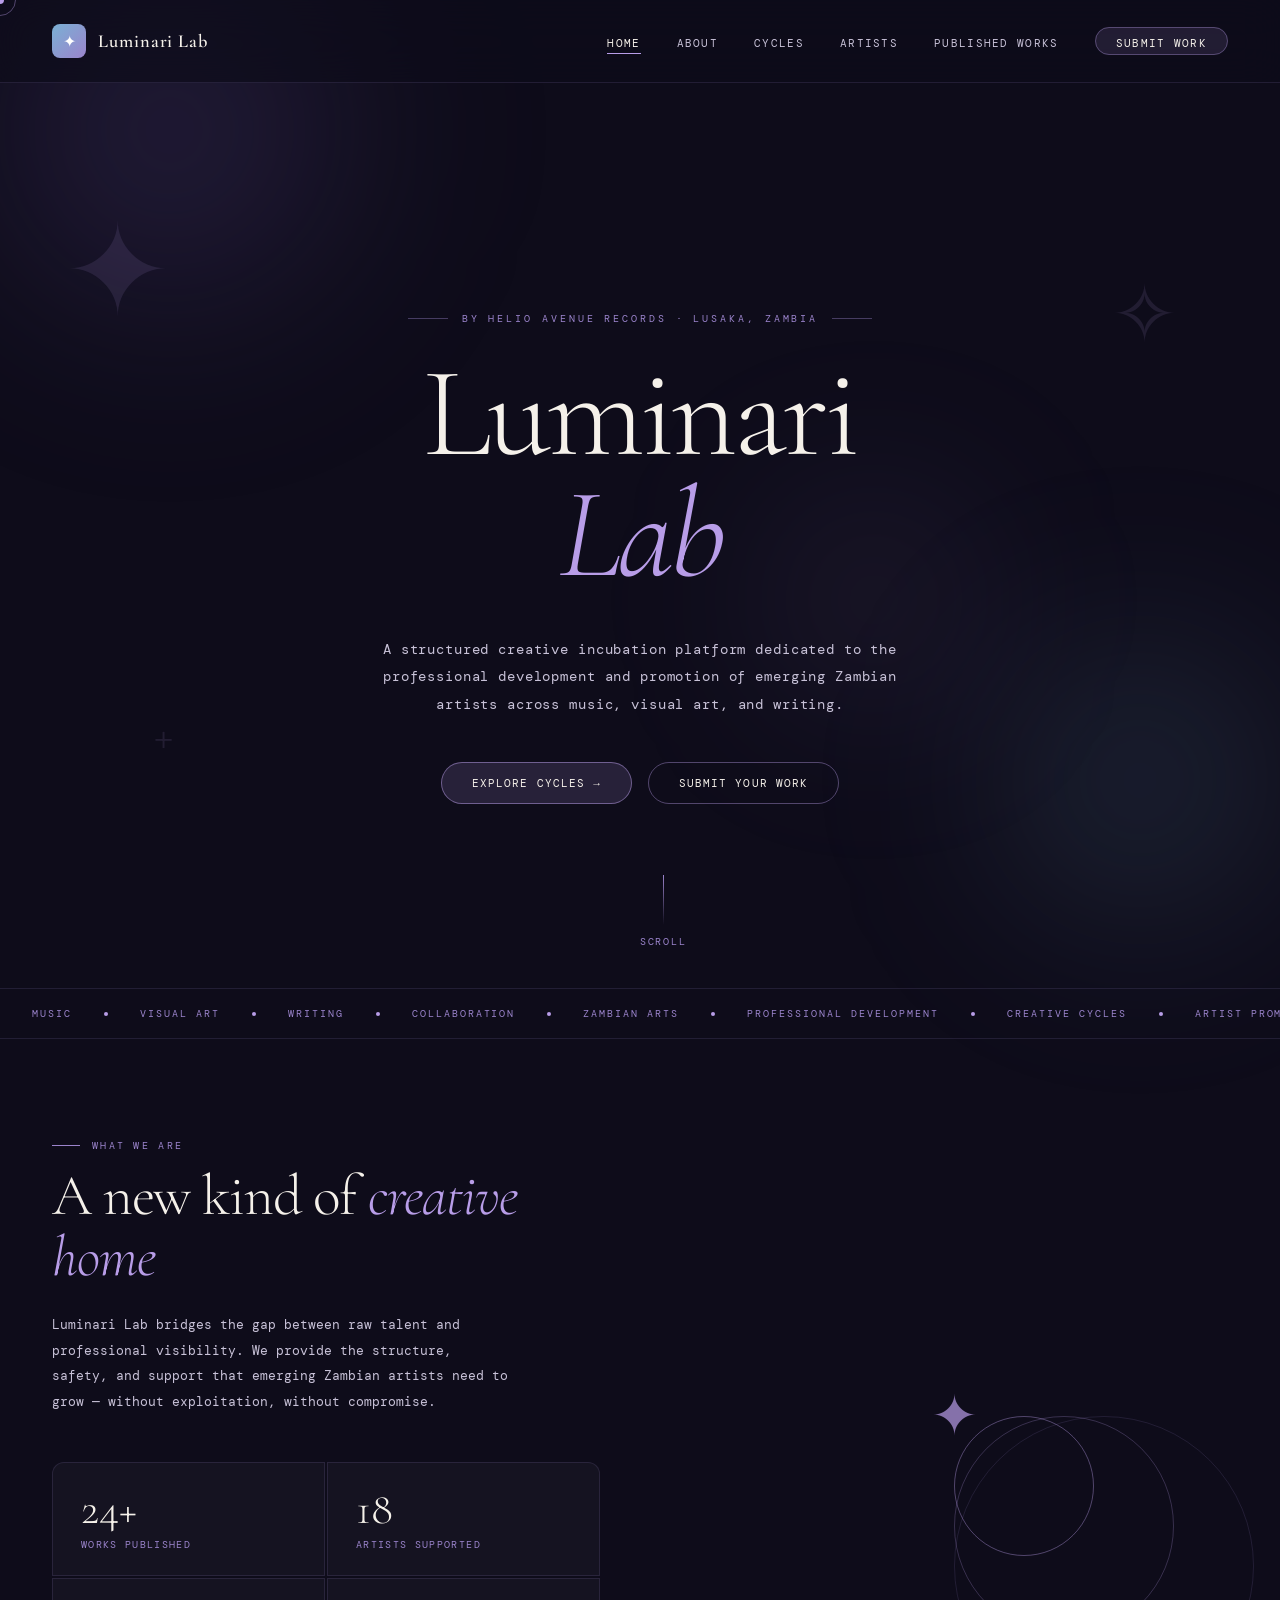
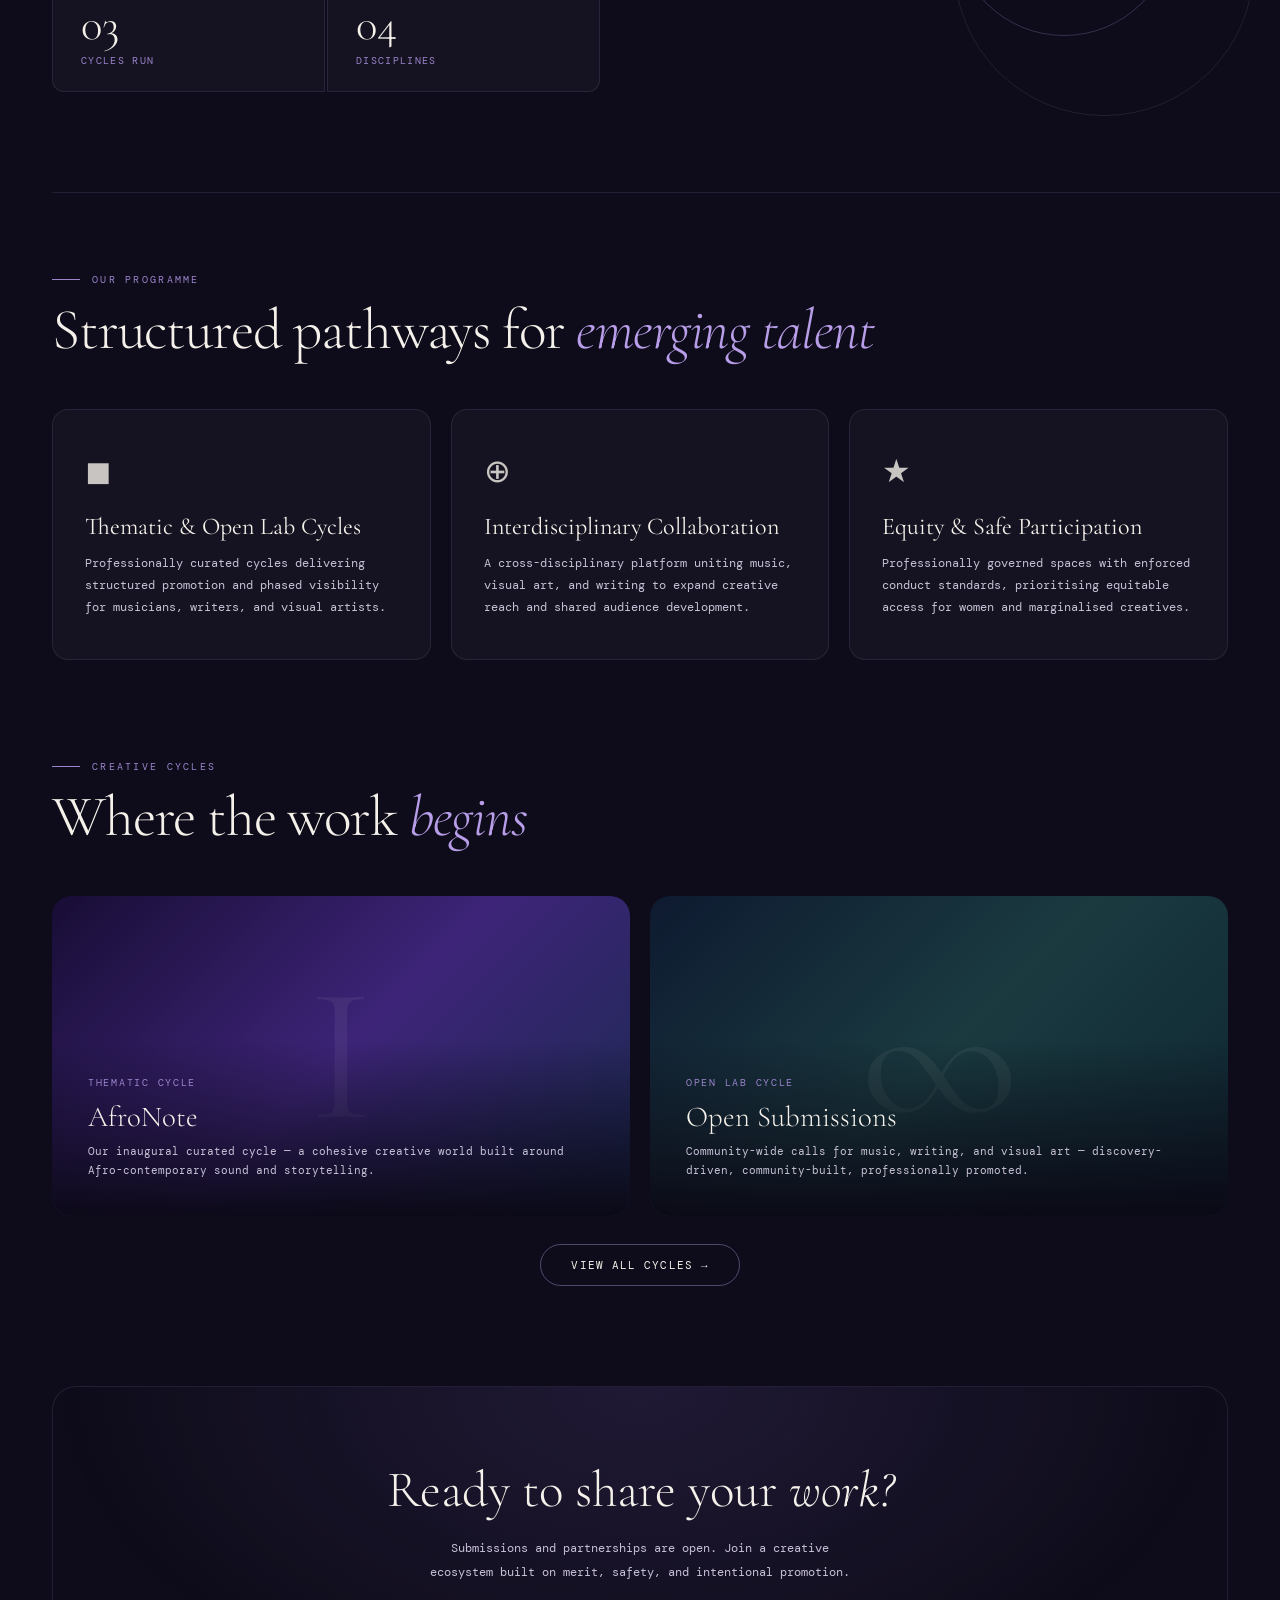
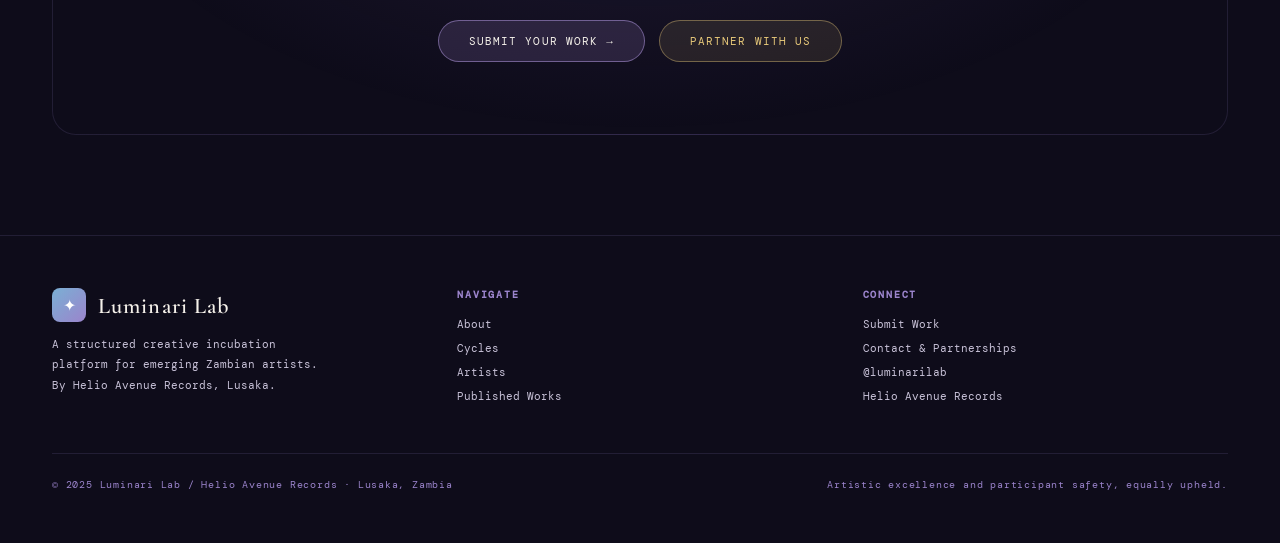
==== index.html @ b6aef5d0 "Add files via upload" ====
<!DOCTYPE html>
<html lang="en">
<head>
<meta charset="UTF-8"><meta name="viewport" content="width=device-width, initial-scale=1.0">
<title>Luminari Lab — Home</title>
<link rel="stylesheet" href="shared.css">
<style>
/* HERO */
.hero {
  min-height: 100vh; display: flex; flex-direction: column;
  align-items: center; justify-content: center;
  text-align: center; padding: 120px 52px 80px;
  position: relative;
}
.hero-eyebrow {
  font-size: 0.65rem; letter-spacing: 0.28em; text-transform: uppercase;
  color: var(--lavender); margin-bottom: 28px;
  display: flex; align-items: center; gap: 14px;
  animation: fadeUp 0.8s 0.2s cubic-bezier(0.23,1,0.32,1) both;
}
.hero-eyebrow::before, .hero-eyebrow::after { content:''; width:40px; height:1px; background:rgba(155,132,204,0.4); }
.hero-title {
  font-family: 'Cormorant Garamond', serif;
  font-size: clamp(4rem, 10vw, 9rem);
  font-weight: 300; line-height: 0.95; letter-spacing: -0.03em;
  margin-bottom: 12px;
  animation: fadeUp 0.9s 0.35s cubic-bezier(0.23,1,0.32,1) both;
}
.hero-title em { font-style: italic; color: var(--glow); display: block; }
.hero-sub {
  font-size: clamp(0.75rem, 1.2vw, 0.9rem); color: var(--mist);
  letter-spacing: 0.06em; line-height: 1.9; max-width: 540px;
  margin: 28px auto 44px;
  animation: fadeUp 0.9s 0.5s cubic-bezier(0.23,1,0.32,1) both;
}
.hero-actions {
  display: flex; gap: 16px; justify-content: center; flex-wrap: wrap;
  animation: fadeUp 0.9s 0.65s cubic-bezier(0.23,1,0.32,1) both;
}
.hero-scroll {
  position: absolute; bottom: 40px; left: 50%; transform: translateX(-50%);
  display: flex; flex-direction: column; align-items: center; gap: 10px;
  font-size: 0.6rem; letter-spacing: 0.18em; text-transform: uppercase; color: var(--lavender);
  animation: fadeUp 1s 1s both;
}
.scroll-line {
  width: 1px; height: 50px;
  background: linear-gradient(to bottom, var(--lavender), transparent);
  animation: scrollPulse 2s ease-in-out infinite;
}
@keyframes scrollPulse { 0%,100%{opacity:0.3;transform:scaleY(0.6) translateY(-10px)} 50%{opacity:1;transform:scaleY(1) translateY(0)} }

/* Floating star decorations */
.hero-deco {
  position: absolute; pointer-events: none;
  font-family: 'Cormorant Garamond', serif;
  color: rgba(184,157,232,0.12);
  animation: floatDeco var(--fd) ease-in-out infinite alternate;
}
@keyframes floatDeco { to { transform: translateY(-20px) rotate(10deg); } }

/* MARQUEE */
.marquee-section {
  border-top: 1px solid var(--soft-border);
  border-bottom: 1px solid var(--soft-border);
  padding: 18px 0; overflow: hidden;
  position: relative; z-index: 5;
}
.marquee-track {
  display: flex; gap: 0; white-space: nowrap;
  animation: marquee 28s linear infinite;
}
.marquee-item {
  font-size: 0.62rem; letter-spacing: 0.2em; text-transform: uppercase;
  color: var(--lavender); padding: 0 32px;
  display: flex; align-items: center; gap: 32px;
}
.marquee-dot { width: 4px; height: 4px; border-radius: 50%; background: var(--glow); flex-shrink: 0; }
@keyframes marquee { to { transform: translateX(-50%); } }

/* ABOUT STRIP */
.about-strip {
  position: relative; z-index: 5;
  padding: 100px 52px;
  display: grid; grid-template-columns: 1fr 1fr; gap: 80px; align-items: center;
}
.about-strip-text p {
  font-size: 0.8rem; color: var(--mist); line-height: 2; margin-top: 24px; max-width: 460px;
}
.about-strip-visual {
  position: relative; height: 380px;
  display: flex; align-items: center; justify-content: center;
}
.ring-anim {
  position: absolute; border-radius: 50%; border: 1px solid;
  animation: ringPulse var(--rp) ease-in-out infinite;
}
@keyframes ringPulse {
  0%,100% { transform: translate(-50%,-50%) scale(1); opacity: var(--ro); }
  50%      { transform: translate(-50%,-50%) scale(1.05); opacity: calc(var(--ro)*0.5); }
}
.about-center-star {
  position: relative; z-index: 2;
  font-size: 3.5rem; color: var(--glow); opacity: 0.7;
  animation: starSpin 20s linear infinite;
}
@keyframes starSpin { to { transform: rotate(360deg); } }
.about-strip-stats {
  display: grid; grid-template-columns: 1fr 1fr; gap: 2px;
  margin-top: 48px;
}
.stat-box {
  background: var(--card-bg); border: 1px solid var(--soft-border);
  padding: 24px 28px;
}
.stat-box:first-child { border-radius: 12px 0 0 0; }
.stat-box:nth-child(2) { border-radius: 0 12px 0 0; }
.stat-box:nth-child(3) { border-radius: 0 0 0 12px; }
.stat-box:last-child { border-radius: 0 0 12px 0; }
.stat-n {
  font-family: 'Cormorant Garamond', serif;
  font-size: 2.8rem; font-weight: 300; color: var(--cream); line-height: 1;
}
.stat-l { font-size: 0.6rem; letter-spacing: 0.14em; text-transform: uppercase; color: var(--lavender); margin-top: 6px; }

/* PILLARS */
.pillars {
  position: relative; z-index: 5;
  padding: 0 52px 100px;
}
.pillars-grid { display: grid; grid-template-columns: repeat(3,1fr); gap: 20px; margin-top: 48px; }
.pillar-card {
  background: var(--card-bg); border: 1px solid var(--soft-border);
  border-radius: 16px; padding: 40px 32px;
  transition: all 0.35s cubic-bezier(0.23,1,0.32,1);
}
.pillar-card:hover { border-color: rgba(184,157,232,0.35); transform: translateY(-5px); box-shadow: 0 20px 50px rgba(107,82,163,0.15); }
.pillar-icon { font-size: 2rem; margin-bottom: 20px; opacity: 0.8; }
.pillar-title { font-family: 'Cormorant Garamond', serif; font-size: 1.5rem; font-weight: 400; margin-bottom: 12px; }
.pillar-desc { font-size: 0.72rem; color: var(--mist); line-height: 1.9; }

/* CYCLES PREVIEW */
.cycles-preview {
  position: relative; z-index: 5;
  padding: 0 52px 100px;
}
.cycles-grid { display: grid; grid-template-columns: 1fr 1fr; gap: 20px; margin-top: 48px; }
.cycle-card {
  border-radius: 20px; overflow: hidden; position: relative;
  height: 320px; cursor: pointer;
  transition: transform 0.35s cubic-bezier(0.23,1,0.32,1);
}
.cycle-card:hover { transform: scale(1.02); }
.cycle-card:hover .cycle-overlay { opacity: 1; }
.cycle-bg { position: absolute; inset: 0; }
.cycle-bg-thematic { background: linear-gradient(135deg, #180d35 0%, #3d2478 50%, #1a2a50 100%); }
.cycle-bg-open { background: linear-gradient(135deg, #0e1a30 0%, #1a3a40 50%, #0e2530 100%); }
.cycle-deco {
  position: absolute; inset: 0;
  display: flex; align-items: center; justify-content: center; overflow: hidden;
}
.cycle-overlay {
  position: absolute; inset: 0;
  background: rgba(107,82,163,0.25);
  opacity: 0; transition: opacity 0.3s;
}
.cycle-content {
  position: absolute; bottom: 0; left: 0; right: 0;
  padding: 36px;
  background: linear-gradient(to top, rgba(10,8,20,0.95) 0%, transparent 100%);
}
.cycle-tag { font-size: 0.6rem; letter-spacing: 0.18em; text-transform: uppercase; color: var(--lavender); margin-bottom: 10px; }
.cycle-name { font-family: 'Cormorant Garamond', serif; font-size: 1.8rem; font-weight: 300; margin-bottom: 8px; }
.cycle-desc { font-size: 0.7rem; color: var(--mist); line-height: 1.7; }

/* CTA BANNER */
.cta-banner {
  position: relative; z-index: 5;
  margin: 0 52px 0;
  border: 1px solid var(--soft-border);
  border-radius: 24px; padding: 72px 64px;
  text-align: center; overflow: hidden;
  background: radial-gradient(ellipse at 50% 0%, rgba(107,82,163,0.2) 0%, transparent 70%);
}
.cta-banner::before {
  content:''; position:absolute; top:-1px; left:20%; right:20%; height:1px;
  background: linear-gradient(to right, transparent, var(--glow), transparent);
}
.cta-banner h2 { font-family: 'Cormorant Garamond', serif; font-size: clamp(2rem,4vw,3.5rem); font-weight: 300; margin-bottom: 16px; }
.cta-banner p { font-size: 0.78rem; color: var(--mist); max-width: 440px; margin: 0 auto 36px; line-height: 1.9; }
.cta-actions { display: flex; gap: 14px; justify-content: center; flex-wrap: wrap; }

@media (max-width: 900px) {
  .hero { padding: 120px 24px 80px; }
  .about-strip { grid-template-columns: 1fr; padding: 60px 24px; gap: 48px; }
  .pillars { padding: 0 24px 60px; }
  .pillars-grid { grid-template-columns: 1fr; }
  .cycles-preview { padding: 0 24px 60px; }
  .cycles-grid { grid-template-columns: 1fr; }
  .cta-banner { margin: 0 24px; padding: 48px 32px; }
}
</style>
</head>
<body>
<div class="cursor" id="cursor"></div>
<div class="cursor-ring" id="cursorRing"></div>
<div class="starfield" id="starfield"></div>
<div class="orb orb-1"></div><div class="orb orb-2"></div><div class="orb orb-3"></div>

<nav>
  <a href="index.html" class="nav-logo">
    <div class="logo-icon">✦</div>
    <span class="logo-text">Luminari Lab</span>
  </a>
  <ul class="nav-links">
    <li><a href="index.html" class="active">Home</a></li>
    <li><a href="about.html">About</a></li>
    <li><a href="cycles.html">Cycles</a></li>
    <li><a href="artists.html">Artists</a></li>
    <li><a href="works.html">Published Works</a></li>
    <li><a href="submit.html" class="nav-cta">Submit Work</a></li>
  </ul>
</nav>

<div class="page">
  <!-- HERO -->
  <section class="hero">
    <div class="hero-deco" style="font-size:8rem;top:12%;left:5%;--fd:7s;">✦</div>
    <div class="hero-deco" style="font-size:5rem;top:20%;right:8%;--fd:9s;animation-delay:2s;">✧</div>
    <div class="hero-deco" style="font-size:3rem;bottom:25%;left:12%;--fd:6s;animation-delay:1s;">+</div>

    <div class="hero-eyebrow">by Helio Avenue Records · Lusaka, Zambia</div>
    <h1 class="hero-title">
      Luminari<br><em>Lab</em>
    </h1>
    <p class="hero-sub">A structured creative incubation platform dedicated to the professional development and promotion of emerging Zambian artists across music, visual art, and writing.</p>
    <div class="hero-actions">
      <a href="cycles.html" class="btn btn-fill">Explore Cycles →</a>
      <a href="submit.html" class="btn btn-ghost">Submit Your Work</a>
    </div>
    <div class="hero-scroll">
      <div class="scroll-line"></div>
      Scroll
    </div>
  </section>

  <!-- MARQUEE -->
  <div class="marquee-section">
    <div class="marquee-track">
      <div class="marquee-item"><span>Music</span><div class="marquee-dot"></div><span>Visual Art</span><div class="marquee-dot"></div><span>Writing</span><div class="marquee-dot"></div><span>Collaboration</span><div class="marquee-dot"></div><span>Zambian Arts</span><div class="marquee-dot"></div><span>Professional Development</span><div class="marquee-dot"></div><span>Creative Cycles</span><div class="marquee-dot"></div><span>Artist Promotion</span><div class="marquee-dot"></div></div>
      <div class="marquee-item"><span>Music</span><div class="marquee-dot"></div><span>Visual Art</span><div class="marquee-dot"></div><span>Writing</span><div class="marquee-dot"></div><span>Collaboration</span><div class="marquee-dot"></div><span>Zambian Arts</span><div class="marquee-dot"></div><span>Professional Development</span><div class="marquee-dot"></div><span>Creative Cycles</span><div class="marquee-dot"></div><span>Artist Promotion</span><div class="marquee-dot"></div></div>
    </div>
  </div>

  <!-- ABOUT STRIP -->
  <section class="about-strip">
    <div class="about-strip-text">
      <div class="s-label">What We Are</div>
      <h2 class="s-title">A new kind of <em>creative home</em></h2>
      <p>Luminari Lab bridges the gap between raw talent and professional visibility. We provide the structure, safety, and support that emerging Zambian artists need to grow — without exploitation, without compromise.</p>
      <div class="about-strip-stats">
        <div class="stat-box"><div class="stat-n">24+</div><div class="stat-l">Works Published</div></div>
        <div class="stat-box"><div class="stat-n">18</div><div class="stat-l">Artists Supported</div></div>
        <div class="stat-box"><div class="stat-n">03</div><div class="stat-l">Cycles Run</div></div>
        <div class="stat-box"><div class="stat-n">04</div><div class="stat-l">Disciplines</div></div>
      </div>
    </div>
    <div class="about-strip-visual">
      <div class="ring-anim" style="width:300px;height:300px;border-color:rgba(155,132,204,0.15);top:50%;left:50%;--rp:6s;--ro:0.5;"></div>
      <div class="ring-anim" style="width:220px;height:220px;border-color:rgba(184,157,232,0.25);top:50%;left:50%;--rp:8s;--ro:0.7;animation-delay:1s;"></div>
      <div class="ring-anim" style="width:140px;height:140px;border-color:rgba(184,157,232,0.4);top:50%;left:50%;--rp:5s;--ro:0.9;animation-delay:0.5s;"></div>
      <div class="about-center-star">✦</div>
    </div>
  </section>

  <div class="divider" style="position:relative;z-index:5;margin:0 52px;"></div>

  <!-- PILLARS -->
  <section class="pillars" style="padding-top:80px;">
    <div class="s-label">Our Programme</div>
    <h2 class="s-title">Structured pathways for <em>emerging talent</em></h2>
    <div class="pillars-grid">
      <div class="pillar-card reveal">
        <div class="pillar-icon">◼</div>
        <div class="pillar-title">Thematic & Open Lab Cycles</div>
        <p class="pillar-desc">Professionally curated cycles delivering structured promotion and phased visibility for musicians, writers, and visual artists.</p>
      </div>
      <div class="pillar-card reveal">
        <div class="pillar-icon">⊕</div>
        <div class="pillar-title">Interdisciplinary Collaboration</div>
        <p class="pillar-desc">A cross-disciplinary platform uniting music, visual art, and writing to expand creative reach and shared audience development.</p>
      </div>
      <div class="pillar-card reveal">
        <div class="pillar-icon">★</div>
        <div class="pillar-title">Equity & Safe Participation</div>
        <p class="pillar-desc">Professionally governed spaces with enforced conduct standards, prioritising equitable access for women and marginalised creatives.</p>
      </div>
    </div>
  </section>

  <!-- CYCLES PREVIEW -->
  <section class="cycles-preview">
    <div class="s-label">Creative Cycles</div>
    <h2 class="s-title">Where the work <em>begins</em></h2>
    <div class="cycles-grid">
      <div class="cycle-card">
        <div class="cycle-bg cycle-bg-thematic"></div>
        <div class="cycle-deco">
          <div style="font-family:'Cormorant Garamond',serif;font-size:12rem;opacity:0.06;line-height:1;">I</div>
        </div>
        <div class="cycle-overlay"></div>
        <div class="cycle-content">
          <div class="cycle-tag">Thematic Cycle</div>
          <div class="cycle-name">AfroNote</div>
          <p class="cycle-desc">Our inaugural curated cycle — a cohesive creative world built around Afro-contemporary sound and storytelling.</p>
        </div>
      </div>
      <div class="cycle-card">
        <div class="cycle-bg cycle-bg-open"></div>
        <div class="cycle-deco">
          <div style="font-family:'Cormorant Garamond',serif;font-size:12rem;opacity:0.06;line-height:1;">∞</div>
        </div>
        <div class="cycle-overlay"></div>
        <div class="cycle-content">
          <div class="cycle-tag">Open Lab Cycle</div>
          <div class="cycle-name">Open Submissions</div>
          <p class="cycle-desc">Community-wide calls for music, writing, and visual art — discovery-driven, community-built, professionally promoted.</p>
        </div>
      </div>
    </div>
    <div style="margin-top:28px;display:flex;justify-content:center;">
      <a href="cycles.html" class="btn btn-ghost">View All Cycles →</a>
    </div>
  </section>

  <!-- CTA BANNER -->
  <div class="cta-banner">
    <h2>Ready to share your <em>work?</em></h2>
    <p>Submissions and partnerships are open. Join a creative ecosystem built on merit, safety, and intentional promotion.</p>
    <div class="cta-actions">
      <a href="submit.html" class="btn btn-fill">Submit Your Work →</a>
      <a href="contact.html" class="btn btn-accent">Partner With Us</a>
    </div>
  </div>

  <!-- FOOTER -->
  <footer>
    <div class="footer-brand">
      <div style="display:flex;align-items:center;gap:12px;">
        <div class="logo-icon">✦</div>
        <span class="logo-text">Luminari Lab</span>
      </div>
      <p>A structured creative incubation platform for emerging Zambian artists. By Helio Avenue Records, Lusaka.</p>
    </div>
    <div class="footer-col">
      <h4>Navigate</h4>
      <a href="about.html">About</a>
      <a href="cycles.html">Cycles</a>
      <a href="artists.html">Artists</a>
      <a href="works.html">Published Works</a>
    </div>
    <div class="footer-col">
      <h4>Connect</h4>
      <a href="submit.html">Submit Work</a>
      <a href="contact.html">Contact & Partnerships</a>
      <a href="#">@luminarilab</a>
      <a href="#">Helio Avenue Records</a>
    </div>
    <div class="footer-bottom">
      <span>© 2025 Luminari Lab / Helio Avenue Records · Lusaka, Zambia</span>
      <span>Artistic excellence and participant safety, equally upheld.</span>
    </div>
  </footer>
</div>

<script src="shared.js"></script>
</body>
</html>
---- shared.css ----
@import url('https://fonts.googleapis.com/css2?family=Cormorant+Garamond:ital,wght@0,300;0,400;0,600;1,300;1,400;1,600&family=DM+Mono:wght@300;400;500&display=swap');

:root {
  --ink: #0e0c1a;
  --ink2: #13101f;
  --cream: #f5f1ea;
  --mist: #c8c2d8;
  --violet: #6b52a3;
  --lavender: #9b84cc;
  --sky: #7ab0d4;
  --glow: #b89de8;
  --accent: #e8c97a;
  --soft-border: rgba(155,132,204,0.15);
  --card-bg: rgba(255,255,255,0.03);
}

*, *::before, *::after { margin: 0; padding: 0; box-sizing: border-box; }

html { scroll-behavior: smooth; }

body {
  background: var(--ink);
  color: var(--cream);
  font-family: 'DM Mono', monospace;
  min-height: 100vh;
  overflow-x: hidden;
  cursor: none;
}

/* Custom cursor */
.cursor {
  position: fixed;
  width: 8px; height: 8px;
  background: var(--glow);
  border-radius: 50%;
  pointer-events: none;
  z-index: 9999;
  transition: transform 0.15s, opacity 0.2s;
  transform: translate(-50%, -50%);
}
.cursor-ring {
  position: fixed;
  width: 32px; height: 32px;
  border: 1px solid rgba(184,157,232,0.4);
  border-radius: 50%;
  pointer-events: none;
  z-index: 9998;
  transition: transform 0.35s cubic-bezier(0.23,1,0.32,1), width 0.2s, height 0.2s;
  transform: translate(-50%, -50%);
}
body:hover .cursor { opacity: 1; }

/* Starfield */
.starfield {
  position: fixed; inset: 0;
  pointer-events: none; z-index: 0; overflow: hidden;
}
.star {
  position: absolute; border-radius: 50%; background: white;
  animation: twinkle var(--d) ease-in-out infinite alternate;
  opacity: 0;
}
@keyframes twinkle {
  0%  { opacity: 0; transform: scale(0.8); }
  100%{ opacity: var(--o); transform: scale(1.2); }
}

/* Gradient orbs */
.orb { position: fixed; border-radius: 50%; filter: blur(90px); pointer-events: none; z-index: 0; }
.orb-1 { width:500px;height:500px;background:radial-gradient(circle,rgba(107,82,163,0.3) 0%,transparent 70%);top:-120px;left:-80px;animation:drift1 20s ease-in-out infinite alternate; }
.orb-2 { width:400px;height:400px;background:radial-gradient(circle,rgba(122,176,212,0.2) 0%,transparent 70%);bottom:-80px;right:-60px;animation:drift2 25s ease-in-out infinite alternate; }
.orb-3 { width:300px;height:300px;background:radial-gradient(circle,rgba(184,157,232,0.15) 0%,transparent 70%);top:50%;right:20%;animation:drift3 18s ease-in-out infinite alternate; }
@keyframes drift1 { to { transform: translate(50px, 70px); } }
@keyframes drift2 { to { transform: translate(-50px, -70px); } }
@keyframes drift3 { to { transform: translate(30px, -50px); } }

/* NAV */
nav {
  position: fixed; top: 0; left: 0; right: 0; z-index: 100;
  display: flex; align-items: center; justify-content: space-between;
  padding: 24px 52px;
  background: rgba(14,12,26,0.7);
  backdrop-filter: blur(20px);
  border-bottom: 1px solid var(--soft-border);
  transition: padding 0.3s;
}
.nav-logo { display: flex; align-items: center; gap: 12px; text-decoration: none; }
.logo-icon {
  width: 34px; height: 34px;
  background: linear-gradient(135deg, #7ab0d4, #9b84cc);
  border-radius: 8px;
  display: flex; align-items: center; justify-content: center;
  font-size: 16px; color: white;
}
.logo-text {
  font-family: 'Cormorant Garamond', serif;
  font-size: 1.15rem; font-weight: 600;
  letter-spacing: 0.05em; color: var(--cream);
}
.nav-links { display: flex; gap: 36px; list-style: none; align-items: center; }
.nav-links a {
  color: var(--mist); text-decoration: none;
  font-size: 0.68rem; letter-spacing: 0.12em; text-transform: uppercase;
  transition: color 0.2s; position: relative; padding-bottom: 4px;
}
.nav-links a::after {
  content:''; position:absolute; bottom:0; left:0; right:0;
  height:1px; background:var(--glow);
  transform: scaleX(0); transform-origin: left;
  transition: transform 0.3s cubic-bezier(0.23,1,0.32,1);
}
.nav-links a:hover, .nav-links a.active { color: var(--cream); }
.nav-links a:hover::after, .nav-links a.active::after { transform: scaleX(1); }
.nav-cta {
  background: rgba(184,157,232,0.12);
  border: 1px solid rgba(184,157,232,0.35);
  color: var(--cream) !important; padding: 8px 20px; border-radius: 100px;
  transition: background 0.25s, border-color 0.25s !important;
}
.nav-cta:hover { background: rgba(184,157,232,0.22) !important; border-color: var(--glow) !important; }
.nav-cta::after { display: none !important; }

/* Page wrapper */
.page { position: relative; z-index: 5; padding-top: 88px; }

/* Section label */
.s-label {
  font-size: 0.65rem; letter-spacing: 0.22em; text-transform: uppercase;
  color: var(--lavender); margin-bottom: 14px;
  display: flex; align-items: center; gap: 12px;
}
.s-label::before { content:''; width:28px; height:1px; background:var(--lavender); display:inline-block; }

/* Section title */
.s-title {
  font-family: 'Cormorant Garamond', serif;
  font-size: clamp(2.4rem, 4.5vw, 4.5rem);
  font-weight: 300; line-height: 1.06; letter-spacing: -0.02em;
}
.s-title em { font-style: italic; color: var(--glow); }

/* Divider */
.divider { width: 100%; height: 1px; background: var(--soft-border); margin: 0; }

/* Buttons */
.btn {
  display: inline-flex; align-items: center; gap: 10px;
  font-family: 'DM Mono', monospace;
  font-size: 0.68rem; letter-spacing: 0.1em; text-transform: uppercase;
  padding: 13px 30px; border-radius: 100px; cursor: pointer;
  text-decoration: none; transition: all 0.25s; border: 1px solid;
}
.btn-ghost { background: transparent; border-color: rgba(184,157,232,0.4); color: var(--cream); }
.btn-ghost:hover { background: rgba(184,157,232,0.12); border-color: var(--glow); }
.btn-fill { background: rgba(184,157,232,0.15); border-color: rgba(184,157,232,0.5); color: var(--cream); }
.btn-fill:hover { background: rgba(184,157,232,0.28); border-color: var(--glow); }
.btn-accent { background: rgba(232,201,122,0.1); border-color: rgba(232,201,122,0.4); color: var(--accent); }
.btn-accent:hover { background: rgba(232,201,122,0.2); border-color: var(--accent); }

/* Footer */
footer {
  position: relative; z-index: 5;
  border-top: 1px solid var(--soft-border);
  padding: 52px;
  display: grid; grid-template-columns: 1fr 1fr 1fr;
  gap: 40px;
  margin-top: 100px;
}
.footer-brand .logo-text { font-size: 1.4rem; }
.footer-brand p { font-size: 0.7rem; color: var(--mist); line-height: 1.8; margin-top: 12px; max-width: 280px; }
.footer-col h4 { font-size: 0.62rem; letter-spacing: 0.18em; text-transform: uppercase; color: var(--lavender); margin-bottom: 16px; }
.footer-col a { display: block; color: var(--mist); text-decoration: none; font-size: 0.7rem; margin-bottom: 10px; transition: color 0.2s; }
.footer-col a:hover { color: var(--cream); }
.footer-bottom {
  grid-column: 1/-1; border-top: 1px solid var(--soft-border);
  padding-top: 24px; display: flex; justify-content: space-between; align-items: center;
}
.footer-bottom span { font-size: 0.62rem; color: var(--lavender); letter-spacing: 0.08em; }

/* Fade-in animation */
.fade-up {
  opacity: 0; transform: translateY(28px);
  animation: fadeUp 0.7s cubic-bezier(0.23,1,0.32,1) forwards;
}
@keyframes fadeUp { to { opacity: 1; transform: translateY(0); } }

/* Card base */
.card {
  background: var(--card-bg);
  border: 1px solid var(--soft-border);
  border-radius: 16px; overflow: hidden;
  transition: transform 0.35s cubic-bezier(0.23,1,0.32,1), border-color 0.3s, box-shadow 0.3s;
}
.card:hover {
  transform: translateY(-5px);
  border-color: rgba(184,157,232,0.35);
  box-shadow: 0 20px 50px rgba(107,82,163,0.18);
}

/* Form elements */
.form-group { margin-bottom: 24px; }
.form-label { display: block; font-size: 0.65rem; letter-spacing: 0.14em; text-transform: uppercase; color: var(--lavender); margin-bottom: 10px; }
.form-input, .form-textarea, .form-select {
  width: 100%; background: rgba(255,255,255,0.04);
  border: 1px solid var(--soft-border); border-radius: 10px;
  color: var(--cream); font-family: 'DM Mono', monospace;
  font-size: 0.78rem; padding: 14px 18px;
  transition: border-color 0.25s, background 0.25s; outline: none;
}
.form-input:focus, .form-textarea:focus, .form-select:focus {
  border-color: rgba(184,157,232,0.5); background: rgba(255,255,255,0.06);
}
.form-textarea { resize: vertical; min-height: 120px; }
.form-select option { background: #1a1530; }

@media (max-width: 900px) {
  nav { padding: 18px 24px; }
  .nav-links { display: none; }
  footer { grid-template-columns: 1fr; padding: 36px 24px; }
}
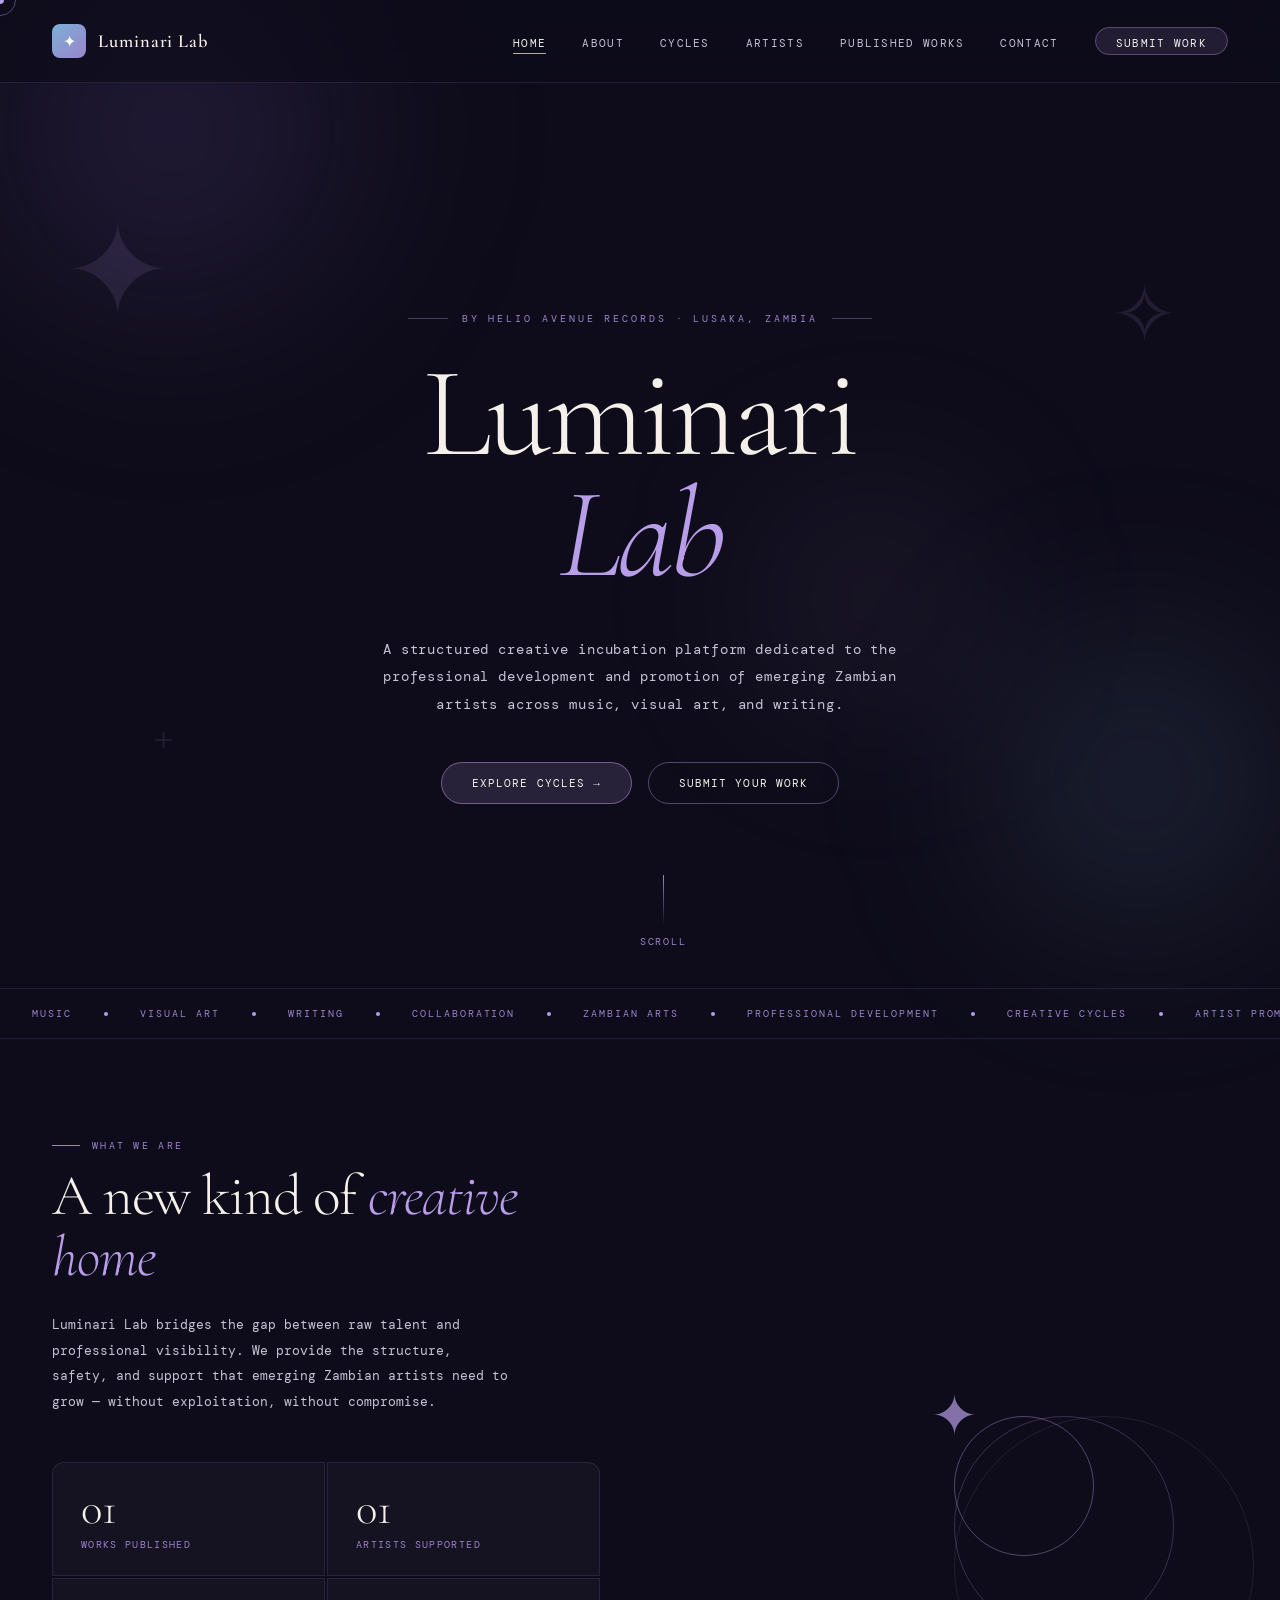
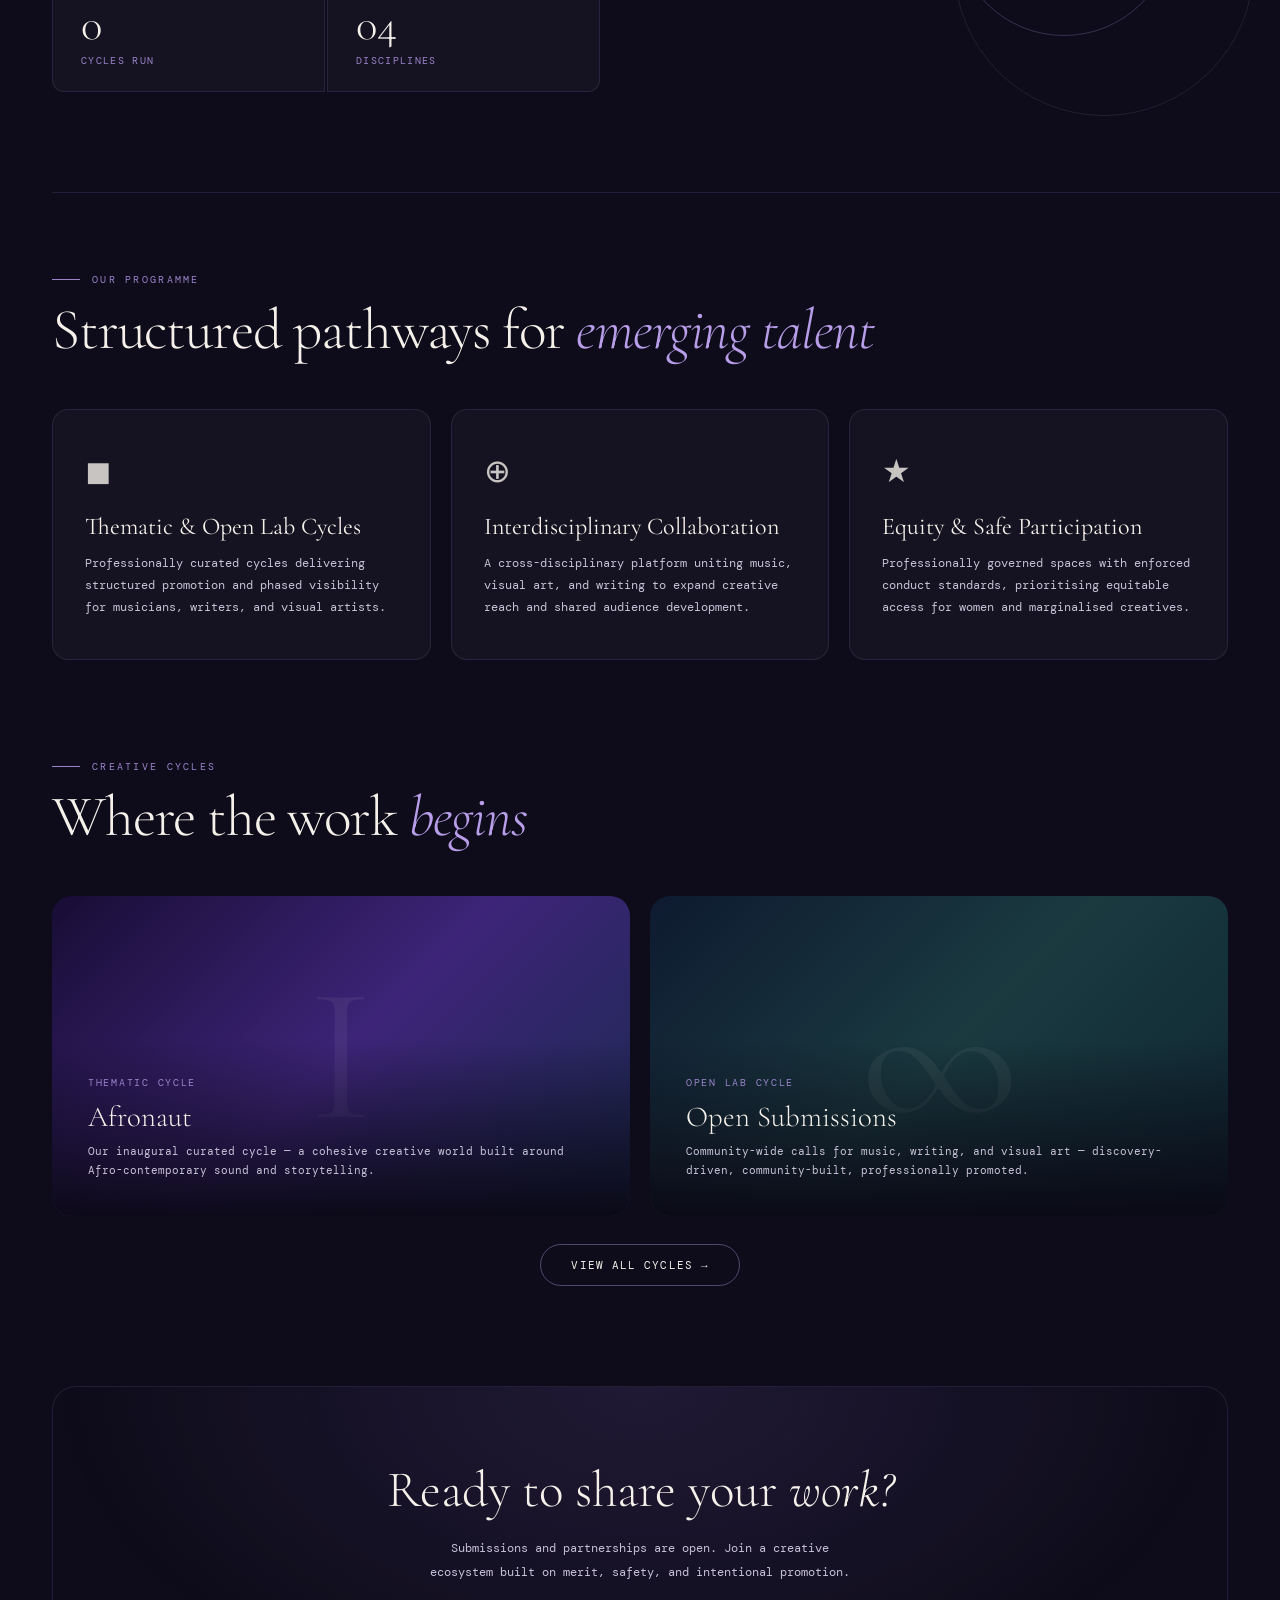
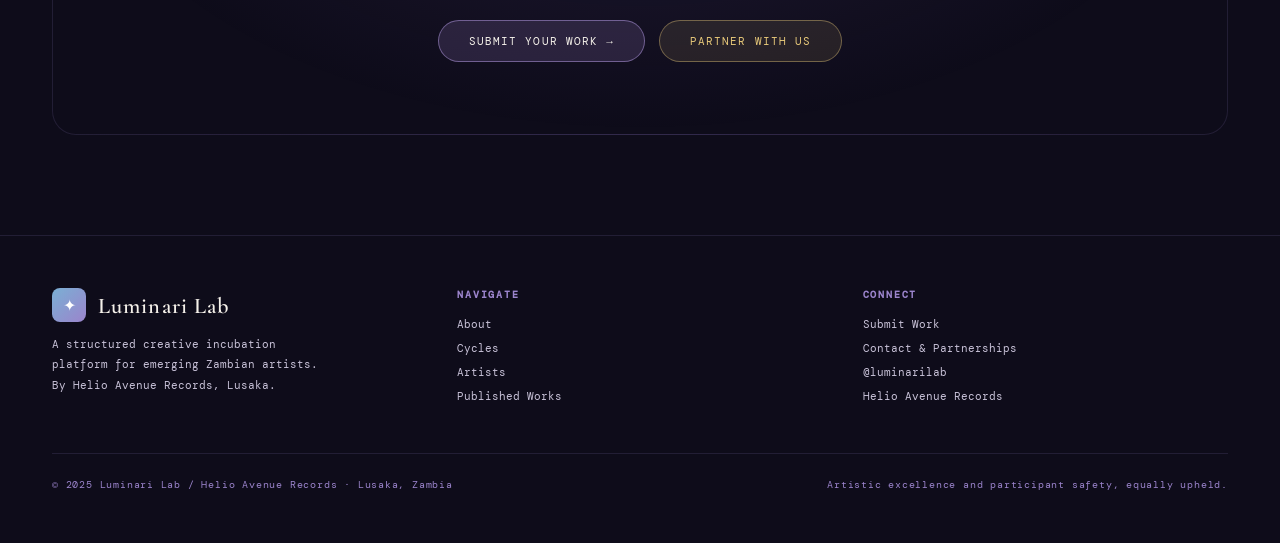
==== commit a1d7906a: "Update statistics and cycle name in index.html" ====
--- a/index.html
+++ b/index.html
@@ -1,3 +1,4 @@
+
 <!DOCTYPE html>
 <html lang="en">
 <head>
@@ -218,6 +219,7 @@
     <li><a href="cycles.html">Cycles</a></li>
     <li><a href="artists.html">Artists</a></li>
     <li><a href="works.html">Published Works</a></li>
+    <li><a href="contact.html">Contact</a></li>
     <li><a href="submit.html" class="nav-cta">Submit Work</a></li>
   </ul>
 </nav>
@@ -259,9 +261,9 @@
       <h2 class="s-title">A new kind of <em>creative home</em></h2>
       <p>Luminari Lab bridges the gap between raw talent and professional visibility. We provide the structure, safety, and support that emerging Zambian artists need to grow — without exploitation, without compromise.</p>
       <div class="about-strip-stats">
-        <div class="stat-box"><div class="stat-n">24+</div><div class="stat-l">Works Published</div></div>
-        <div class="stat-box"><div class="stat-n">18</div><div class="stat-l">Artists Supported</div></div>
-        <div class="stat-box"><div class="stat-n">03</div><div class="stat-l">Cycles Run</div></div>
+        <div class="stat-box"><div class="stat-n">01</div><div class="stat-l">Works Published</div></div>
+        <div class="stat-box"><div class="stat-n">01</div><div class="stat-l">Artists Supported</div></div>
+        <div class="stat-box"><div class="stat-n">0</div><div class="stat-l">Cycles Run</div></div>
         <div class="stat-box"><div class="stat-n">04</div><div class="stat-l">Disciplines</div></div>
       </div>
     </div>
@@ -311,7 +313,7 @@
         <div class="cycle-overlay"></div>
         <div class="cycle-content">
           <div class="cycle-tag">Thematic Cycle</div>
-          <div class="cycle-name">AfroNote</div>
+          <div class="cycle-name">Afronaut</div>
           <p class="cycle-desc">Our inaugural curated cycle — a cohesive creative world built around Afro-contemporary sound and storytelling.</p>
         </div>
       </div>
